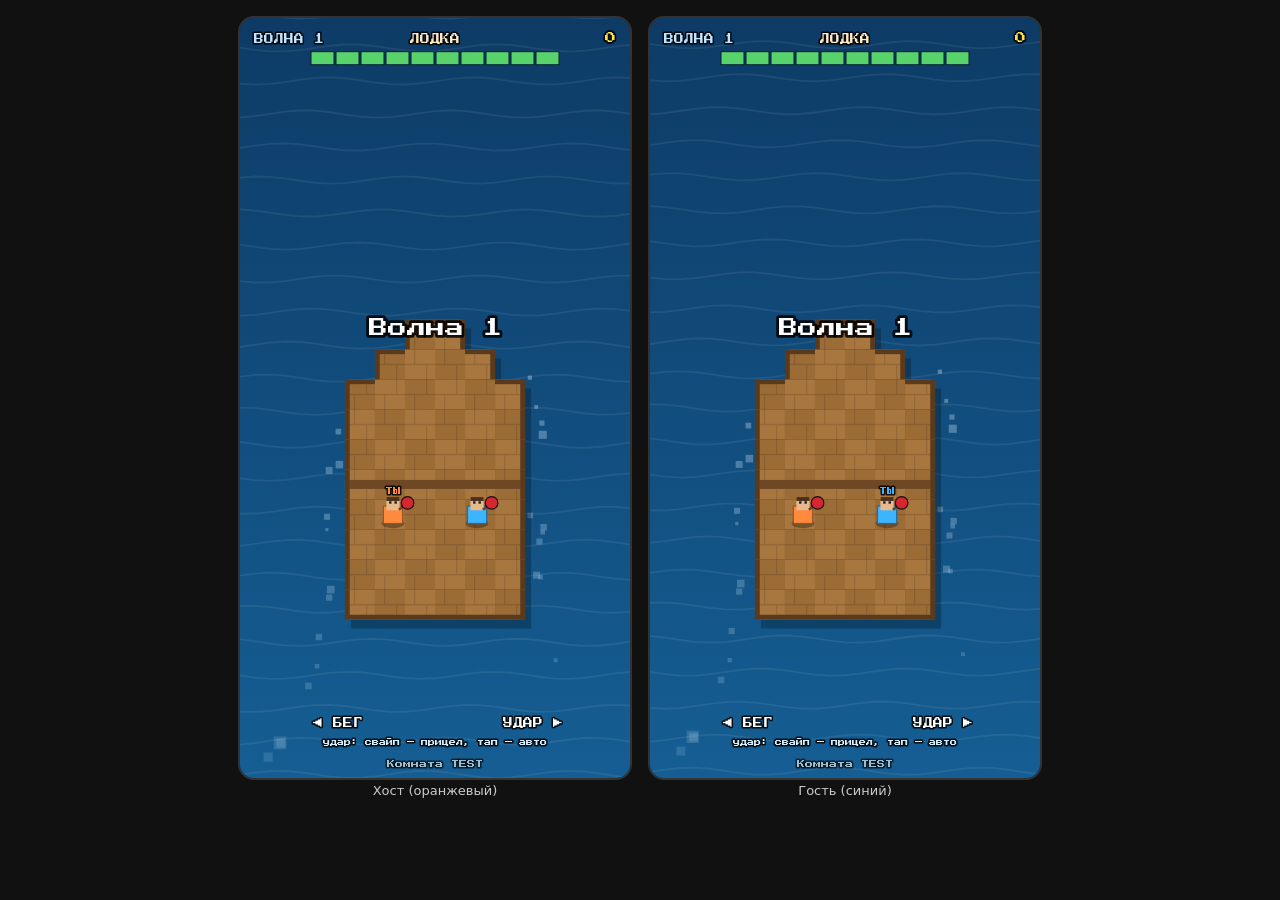
==== dev.html @ e6fd9023 "Двое в лодке: ядро сетевой игры на двоих Лодка, ракетки, волны зомби, розыгрыш с напарником и смэш. " ====
<!doctype html>
<html lang="ru">
<head>
  <meta charset="utf-8">
  <title>Двое в лодке — отладка на двоих</title>
  <style>
    body { margin: 0; background: #111; display: flex; gap: 16px; justify-content: center; padding: 16px; font: 13px system-ui; color: #ccc; }
    figure { margin: 0; text-align: center; }
    iframe { width: 390px; height: 760px; border: 2px solid #333; border-radius: 16px; background: #000; }
  </style>
</head>
<body>
  <!-- Два «телефона» в одном окне.
       dev.html          — связь через BroadcastChannel, интернет не нужен;
       dev.html?net=p2p  — настоящий WebRTC через Trystero (нужен интернет). -->
  <figure><iframe id="host"></iframe><figcaption>Хост (оранжевый)</figcaption></figure>
  <figure><iframe id="guest"></iframe><figcaption>Гость (синий)</figcaption></figure>
  <script>
    const p2p = new URLSearchParams(location.search).get('net') === 'p2p';
    const code = p2p ? 'D' + Math.random().toString(36).slice(2, 5).toUpperCase() : 'TEST';
    const net = p2p ? '' : 'net=local&';
    document.getElementById('host').src = `index.html?${net}auto=host&code=${code}`;
    document.getElementById('guest').src = `index.html?${net}auto=guest&code=${code}`;
  </script>
</body>
</html>
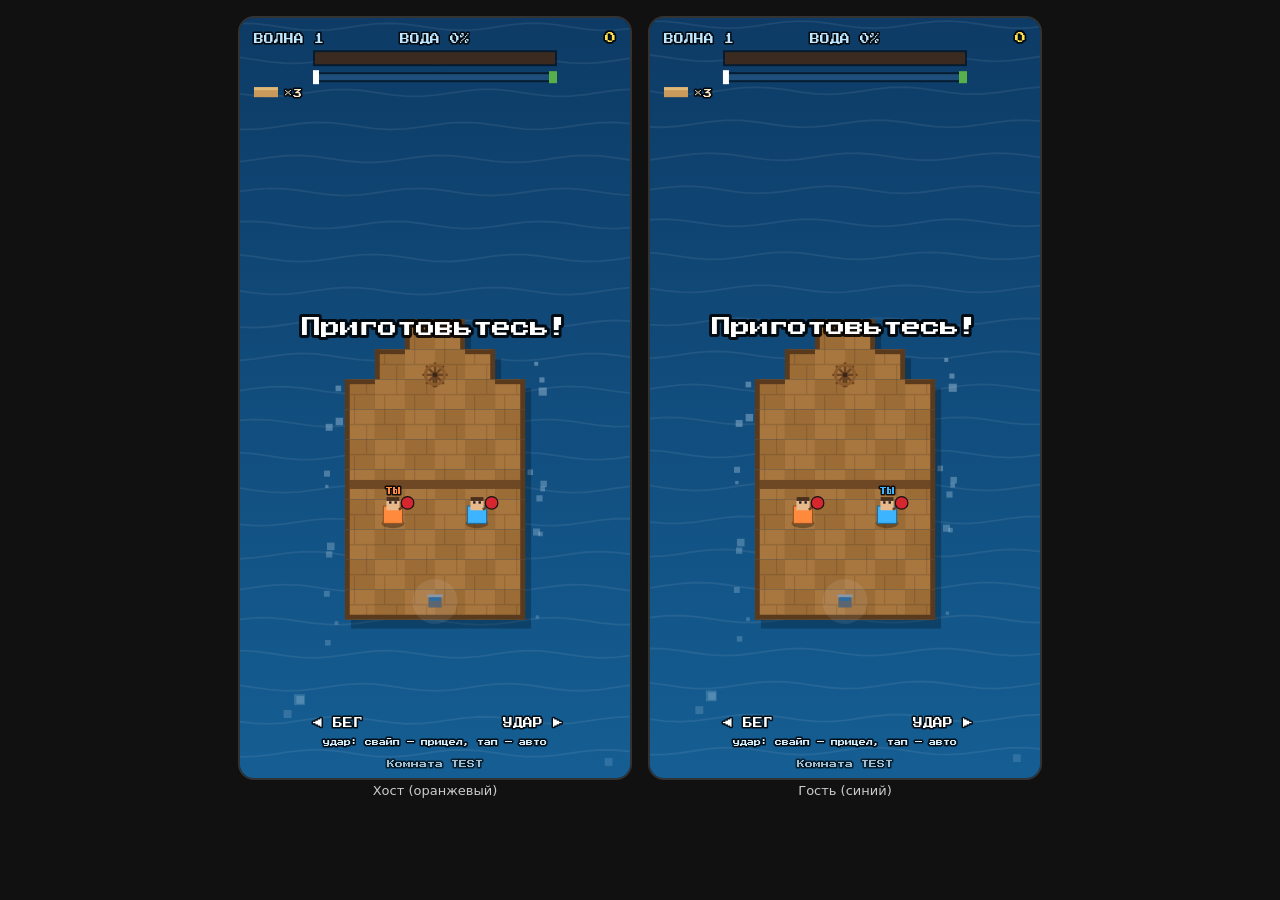
==== commit 7d694b30: "Штурвал, скалы, водовороты, шторм и остров - Штурвал у носа: джойстик влево-вправо рулит лодкой, вни" ====
--- a/dev.html
+++ b/dev.html
@@ -12,15 +12,19 @@
 <body>
   <!-- Два «телефона» в одном окне.
        dev.html          — связь через BroadcastChannel, интернет не нужен;
-       dev.html?net=p2p  — настоящий WebRTC через Trystero (нужен интернет). -->
+       dev.html?net=p2p  — настоящий WebRTC через Trystero (нужен интернет);
+       dev.html?island=60 — короткий путь до острова. -->
   <figure><iframe id="host"></iframe><figcaption>Хост (оранжевый)</figcaption></figure>
   <figure><iframe id="guest"></iframe><figcaption>Гость (синий)</figcaption></figure>
   <script>
-    const p2p = new URLSearchParams(location.search).get('net') === 'p2p';
+    const q = new URLSearchParams(location.search);
+    const p2p = q.get('net') === 'p2p';
+    q.delete('net');
     const code = p2p ? 'D' + Math.random().toString(36).slice(2, 5).toUpperCase() : 'TEST';
     const net = p2p ? '' : 'net=local&';
-    document.getElementById('host').src = `index.html?${net}auto=host&code=${code}`;
-    document.getElementById('guest').src = `index.html?${net}auto=guest&code=${code}`;
+    const extra = q.toString() ? '&' + q : ''; // например ?island=60 — пробрасываем в оба окна
+    document.getElementById('host').src = `index.html?${net}auto=host&code=${code}${extra}`;
+    document.getElementById('guest').src = `index.html?${net}auto=guest&code=${code}${extra}`;
   </script>
 </body>
 </html>
